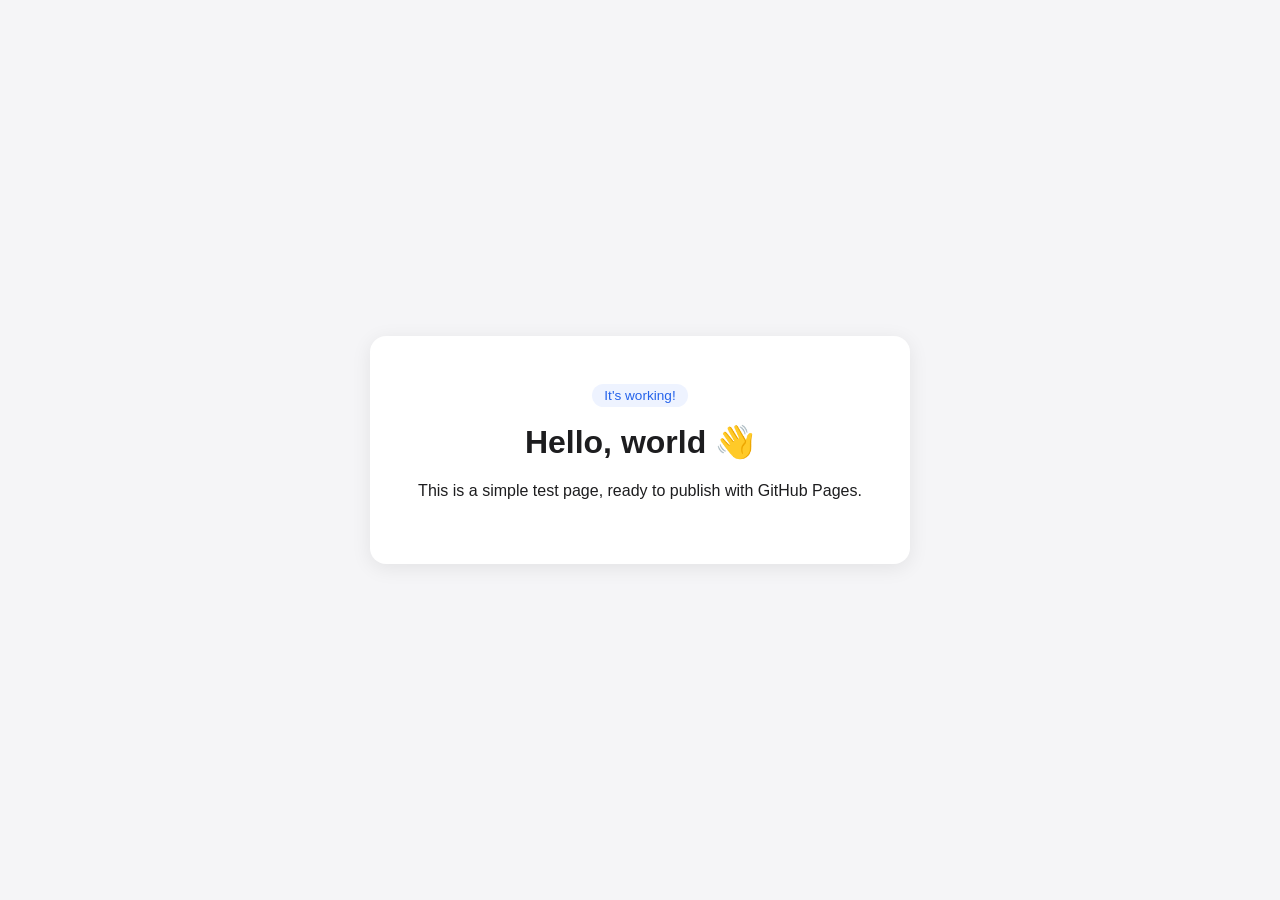
==== index.html @ 4bd1a6de "Create index.html" ====
<!DOCTYPE html>
<html lang="en">
<head>
<meta charset="UTF-8">
<meta name="viewport" content="width=device-width, initial-scale=1.0">
<title>My Test Page</title>
<style>
  body {
    font-family: -apple-system, BlinkMacSystemFont, "Segoe UI", Helvetica, Arial, sans-serif;
    background: #f5f5f7;
    color: #1d1d1f;
    display: flex;
    align-items: center;
    justify-content: center;
    min-height: 100vh;
    margin: 0;
  }
  .card {
    background: white;
    padding: 3rem;
    border-radius: 16px;
    box-shadow: 0 4px 20px rgba(0,0,0,0.08);
    text-align: center;
    max-width: 480px;
  }
  h1 {
    margin-top: 0;
  }
  .badge {
    display: inline-block;
    background: #eef3ff;
    color: #2563eb;
    padding: 0.25rem 0.75rem;
    border-radius: 999px;
    font-size: 0.85rem;
    margin-bottom: 1rem;
  }
</style>
</head>
<body>
  <div class="card">
    <div class="badge">It's working!</div>
    <h1>Hello, world 👋</h1>
    <p>This is a simple test page, ready to publish with GitHub Pages.</p>
  </div>
</body>
</html>
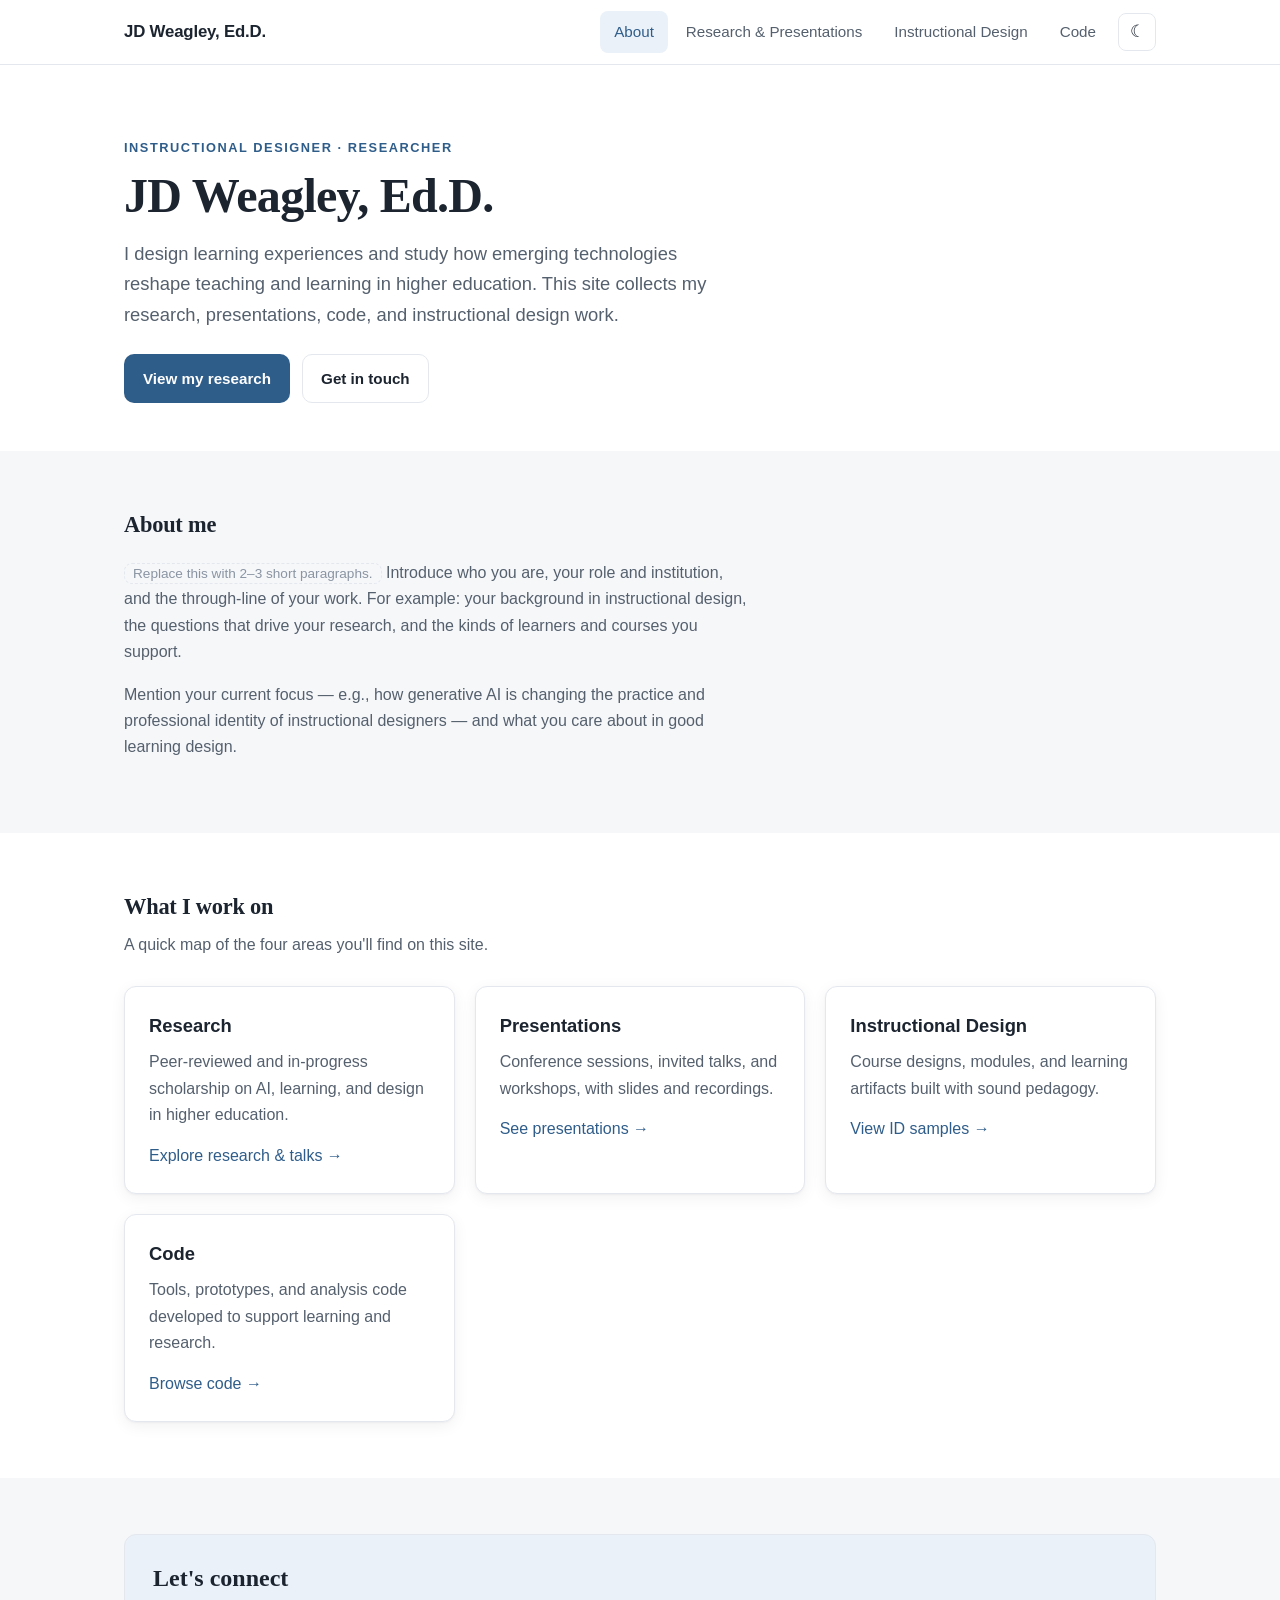
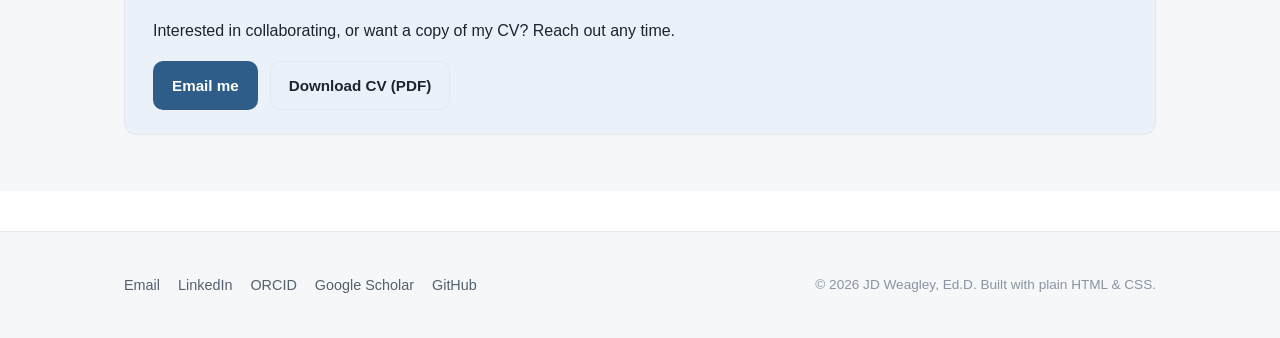
==== commit 3f27e8cf: "Add files via upload" ====
--- a/index.html
+++ b/index.html
@@ -1,47 +1,135 @@
-<!DOCTYPE html>
+<!doctype html>
 <html lang="en">
 <head>
-<meta charset="UTF-8">
-<meta name="viewport" content="width=device-width, initial-scale=1.0">
-<title>My Test Page</title>
-<style>
-  body {
-    font-family: -apple-system, BlinkMacSystemFont, "Segoe UI", Helvetica, Arial, sans-serif;
-    background: #f5f5f7;
-    color: #1d1d1f;
-    display: flex;
-    align-items: center;
-    justify-content: center;
-    min-height: 100vh;
-    margin: 0;
-  }
-  .card {
-    background: white;
-    padding: 3rem;
-    border-radius: 16px;
-    box-shadow: 0 4px 20px rgba(0,0,0,0.08);
-    text-align: center;
-    max-width: 480px;
-  }
-  h1 {
-    margin-top: 0;
-  }
-  .badge {
-    display: inline-block;
-    background: #eef3ff;
-    color: #2563eb;
-    padding: 0.25rem 0.75rem;
-    border-radius: 999px;
-    font-size: 0.85rem;
-    margin-bottom: 1rem;
-  }
-</style>
+  <meta charset="utf-8" />
+  <meta name="viewport" content="width=device-width, initial-scale=1" />
+  <title>JD Weagley, Ed.D. — Instructional Designer & Researcher</title>
+  <meta name="description" content="Professional portfolio of JD Weagley, Ed.D.: research, presentations, code, and instructional design in higher education." />
+  <link rel="stylesheet" href="assets/css/styles.css" />
+  <link rel="icon" href="data:image/svg+xml,<svg xmlns='http://www.w3.org/2000/svg' viewBox='0 0 100 100'><text y='.9em' font-size='90'>🎓</text></svg>" />
 </head>
 <body>
-  <div class="card">
-    <div class="badge">It's working!</div>
-    <h1>Hello, world 👋</h1>
-    <p>This is a simple test page, ready to publish with GitHub Pages.</p>
-  </div>
+  <a class="skip-link" href="#main">Skip to content</a>
+
+  <header class="site-header">
+    <div class="container">
+      <nav class="nav" aria-label="Primary">
+        <a class="brand" href="index.html">JD Weagley, Ed.D.</a>
+        <div class="nav-right">
+          <ul class="nav-links" id="nav-links">
+            <li><a href="index.html" class="active">About</a></li>
+            <li><a href="research.html">Research &amp; Presentations</a></li>
+            <li><a href="instructional-design.html">Instructional Design</a></li>
+            <li><a href="code.html">Code</a></li>
+          </ul>
+          <button id="theme-toggle" class="icon-btn" type="button" aria-label="Toggle color theme">☾</button>
+          <button class="nav-toggle" aria-controls="nav-links" aria-expanded="false" aria-label="Toggle menu">☰</button>
+        </div>
+      </nav>
+    </div>
+  </header>
+
+  <main id="main">
+    <!-- HERO -->
+    <section class="hero">
+      <div class="container hero-grid">
+        <div>
+          <p class="hero-eyebrow">Instructional Designer · Researcher</p>
+          <h1>JD Weagley, Ed.D.</h1>
+          <p class="lead">
+            I design learning experiences and study how emerging technologies reshape
+            teaching and learning in higher education. This site collects my research,
+            presentations, code, and instructional design work.
+          </p>
+          <div class="btn-row">
+            <a class="btn btn-primary" href="research.html">View my research</a>
+            <a class="btn btn-ghost" href="mailto:jweagley@purdue.edu">Get in touch</a>
+          </div>
+        </div>
+        <!-- Replace with your photo: assets/img/headshot.jpg -->
+        <img class="avatar" src="assets/img/headshot.jpg" alt="Portrait of JD Weagley"
+             onerror="this.style.visibility='hidden'" />
+      </div>
+    </section>
+
+    <!-- ABOUT -->
+    <section class="section-soft">
+      <div class="container">
+        <h2 class="section-title">About me</h2>
+        <div class="prose">
+          <p>
+            <span class="placeholder">Replace this with 2–3 short paragraphs.</span>
+            Introduce who you are, your role and institution, and the through-line of your
+            work. For example: your background in instructional design, the questions that
+            drive your research, and the kinds of learners and courses you support.
+          </p>
+          <p>
+            Mention your current focus — e.g., how generative AI is changing the practice
+            and professional identity of instructional designers — and what you care about
+            in good learning design.
+          </p>
+        </div>
+      </div>
+    </section>
+
+    <!-- FOCUS AREAS -->
+    <section>
+      <div class="container">
+        <h2 class="section-title">What I work on</h2>
+        <p class="section-sub">A quick map of the four areas you'll find on this site.</p>
+        <div class="card-grid">
+          <article class="card">
+            <h3>Research</h3>
+            <p>Peer-reviewed and in-progress scholarship on AI, learning, and design in higher education.</p>
+            <a href="research.html">Explore research &amp; talks →</a>
+          </article>
+          <article class="card">
+            <h3>Presentations</h3>
+            <p>Conference sessions, invited talks, and workshops, with slides and recordings.</p>
+            <a href="research.html">See presentations →</a>
+          </article>
+          <article class="card">
+            <h3>Instructional Design</h3>
+            <p>Course designs, modules, and learning artifacts built with sound pedagogy.</p>
+            <a href="instructional-design.html">View ID samples →</a>
+          </article>
+          <article class="card">
+            <h3>Code</h3>
+            <p>Tools, prototypes, and analysis code developed to support learning and research.</p>
+            <a href="code.html">Browse code →</a>
+          </article>
+        </div>
+      </div>
+    </section>
+
+    <!-- CONTACT CALLOUT -->
+    <section class="section-soft">
+      <div class="container">
+        <div class="callout">
+          <h2>Let's connect</h2>
+          <p>Interested in collaborating, or want a copy of my CV? Reach out any time.</p>
+          <div class="btn-row">
+            <a class="btn btn-primary" href="mailto:jweagley@purdue.edu">Email me</a>
+            <a class="btn btn-ghost" href="assets/cv.pdf">Download CV (PDF)</a>
+          </div>
+        </div>
+      </div>
+    </section>
+  </main>
+
+  <footer class="site-footer">
+    <div class="container footer-inner">
+      <ul class="footer-links">
+        <li><a href="mailto:jweagley@purdue.edu">Email</a></li>
+        <li><a href="#" aria-label="LinkedIn (add your URL)">LinkedIn</a></li>
+        <li><a href="#" aria-label="ORCID (add your URL)">ORCID</a></li>
+        <li><a href="#" aria-label="Google Scholar (add your URL)">Google Scholar</a></li>
+        <li><a href="#" aria-label="GitHub (add your URL)">GitHub</a></li>
+      </ul>
+      <p class="footer-note">© <span id="year"></span> JD Weagley, Ed.D. Built with plain HTML &amp; CSS.</p>
+    </div>
+  </footer>
+
+  <script src="assets/js/main.js"></script>
 </body>
 </html>
--- a/assets/css/styles.css
+++ b/assets/css/styles.css
@@ -0,0 +1,375 @@
+/* =========================================================
+   Portfolio — shared styles
+   Plain CSS, no build step. Edit tokens below to re-theme.
+   ========================================================= */
+
+:root {
+  /* Color tokens (light) */
+  --bg: #ffffff;
+  --bg-soft: #f6f7f9;
+  --bg-card: #ffffff;
+  --text: #1c2430;
+  --text-soft: #55606e;
+  --text-faint: #8a94a3;
+  --border: #e4e8ee;
+  --accent: #2f5d8a;         /* deep slate-blue */
+  --accent-soft: #eaf1f8;
+  --accent-strong: #244a6e;
+
+  /* Type */
+  --font-sans: "Inter", -apple-system, BlinkMacSystemFont, "Segoe UI", Roboto, Helvetica, Arial, sans-serif;
+  --font-serif: Georgia, "Times New Roman", serif;
+
+  /* Layout */
+  --maxw: 1080px;
+  --radius: 12px;
+  --shadow: 0 1px 2px rgba(16, 24, 40, 0.04), 0 4px 16px rgba(16, 24, 40, 0.06);
+}
+
+@media (prefers-color-scheme: dark) {
+  :root {
+    --bg: #0f141b;
+    --bg-soft: #151c25;
+    --bg-card: #161e28;
+    --text: #e7ecf3;
+    --text-soft: #a9b4c2;
+    --text-faint: #6f7c8c;
+    --border: #263140;
+    --accent: #6ea8dc;
+    --accent-soft: #17242f;
+    --accent-strong: #8dbde8;
+    --shadow: 0 1px 2px rgba(0, 0, 0, 0.3), 0 4px 16px rgba(0, 0, 0, 0.35);
+  }
+}
+
+/* Explicit theme override via data-theme (optional toggle) */
+:root[data-theme="dark"] {
+  --bg: #0f141b;
+  --bg-soft: #151c25;
+  --bg-card: #161e28;
+  --text: #e7ecf3;
+  --text-soft: #a9b4c2;
+  --text-faint: #6f7c8c;
+  --border: #263140;
+  --accent: #6ea8dc;
+  --accent-soft: #17242f;
+  --accent-strong: #8dbde8;
+  --shadow: 0 1px 2px rgba(0, 0, 0, 0.3), 0 4px 16px rgba(0, 0, 0, 0.35);
+}
+:root[data-theme="light"] {
+  --bg: #ffffff;
+  --bg-soft: #f6f7f9;
+  --bg-card: #ffffff;
+  --text: #1c2430;
+  --text-soft: #55606e;
+  --text-faint: #8a94a3;
+  --border: #e4e8ee;
+  --accent: #2f5d8a;
+  --accent-soft: #eaf1f8;
+  --accent-strong: #244a6e;
+  --shadow: 0 1px 2px rgba(16, 24, 40, 0.04), 0 4px 16px rgba(16, 24, 40, 0.06);
+}
+
+/* ---------- Reset-ish ---------- */
+* { box-sizing: border-box; }
+html { scroll-behavior: smooth; }
+body {
+  margin: 0;
+  font-family: var(--font-sans);
+  background: var(--bg);
+  color: var(--text);
+  line-height: 1.65;
+  -webkit-font-smoothing: antialiased;
+  text-rendering: optimizeLegibility;
+}
+img { max-width: 100%; height: auto; display: block; }
+a { color: var(--accent); text-decoration: none; }
+a:hover { text-decoration: underline; }
+
+/* ---------- Accessibility ---------- */
+.skip-link {
+  position: absolute;
+  left: -999px;
+  top: 0;
+  background: var(--accent);
+  color: #fff;
+  padding: 10px 16px;
+  border-radius: 0 0 8px 0;
+  z-index: 100;
+}
+.skip-link:focus { left: 0; }
+:focus-visible { outline: 3px solid var(--accent); outline-offset: 2px; border-radius: 4px; }
+
+/* ---------- Layout ---------- */
+.container { width: 100%; max-width: var(--maxw); margin: 0 auto; padding: 0 24px; }
+main { min-height: 60vh; }
+section { padding: 56px 0; }
+.section-soft { background: var(--bg-soft); }
+
+/* ---------- Header / Nav ---------- */
+.site-header {
+  position: sticky;
+  top: 0;
+  z-index: 50;
+  background: color-mix(in srgb, var(--bg) 88%, transparent);
+  backdrop-filter: saturate(160%) blur(10px);
+  border-bottom: 1px solid var(--border);
+}
+.nav {
+  display: flex;
+  align-items: center;
+  justify-content: space-between;
+  gap: 16px;
+  height: 64px;
+}
+.brand {
+  font-weight: 700;
+  letter-spacing: -0.01em;
+  color: var(--text);
+  font-size: 1.05rem;
+}
+.brand:hover { text-decoration: none; color: var(--accent); }
+.nav-links {
+  display: flex;
+  align-items: center;
+  gap: 4px;
+  list-style: none;
+  margin: 0;
+  padding: 0;
+}
+.nav-links a {
+  display: inline-block;
+  padding: 8px 14px;
+  border-radius: 8px;
+  color: var(--text-soft);
+  font-weight: 500;
+  font-size: 0.95rem;
+}
+.nav-links a:hover { background: var(--bg-soft); color: var(--text); text-decoration: none; }
+.nav-links a.active { color: var(--accent); background: var(--accent-soft); }
+
+.nav-right { display: flex; align-items: center; gap: 8px; }
+
+.nav-toggle {
+  display: none;
+  background: none;
+  border: 1px solid var(--border);
+  border-radius: 8px;
+  padding: 8px 10px;
+  cursor: pointer;
+  color: var(--text);
+}
+
+/* Light/dark toggle button */
+.icon-btn {
+  display: inline-flex;
+  align-items: center;
+  justify-content: center;
+  width: 38px;
+  height: 38px;
+  font-size: 1.05rem;
+  line-height: 1;
+  background: none;
+  border: 1px solid var(--border);
+  border-radius: 8px;
+  color: var(--text);
+  cursor: pointer;
+}
+.icon-btn:hover { background: var(--bg-soft); }
+
+@media (max-width: 720px) {
+  .nav-toggle { display: inline-flex; }
+  .nav-links {
+    position: absolute;
+    top: 64px;
+    left: 0;
+    right: 0;
+    flex-direction: column;
+    align-items: stretch;
+    gap: 0;
+    background: var(--bg);
+    border-bottom: 1px solid var(--border);
+    padding: 8px 16px 16px;
+    display: none;
+  }
+  .nav-links.open { display: flex; }
+  .nav-links a { padding: 12px 14px; }
+}
+
+/* ---------- Hero ---------- */
+.hero { padding: 72px 0 48px; }
+.hero-grid {
+  display: grid;
+  grid-template-columns: 1fr 260px;
+  gap: 48px;
+  align-items: center;
+}
+.hero-eyebrow {
+  text-transform: uppercase;
+  letter-spacing: 0.12em;
+  font-size: 0.8rem;
+  font-weight: 600;
+  color: var(--accent);
+  margin: 0 0 12px;
+}
+.hero h1 {
+  font-family: var(--font-serif);
+  font-size: clamp(2rem, 5vw, 3rem);
+  line-height: 1.1;
+  margin: 0 0 16px;
+  letter-spacing: -0.015em;
+}
+.hero p.lead { font-size: 1.15rem; color: var(--text-soft); margin: 0 0 24px; max-width: 60ch; }
+.avatar {
+  width: 220px;
+  height: 220px;
+  border-radius: 50%;
+  object-fit: cover;
+  border: 4px solid var(--bg-card);
+  box-shadow: var(--shadow);
+  background: var(--bg-soft);
+  margin-left: auto;
+}
+@media (max-width: 720px) {
+  .hero-grid { grid-template-columns: 1fr; gap: 28px; }
+  .avatar { margin: 0 auto; width: 168px; height: 168px; }
+}
+
+/* ---------- Buttons ---------- */
+.btn-row { display: flex; flex-wrap: wrap; gap: 12px; }
+.btn {
+  display: inline-flex;
+  align-items: center;
+  gap: 8px;
+  padding: 11px 18px;
+  border-radius: 10px;
+  font-weight: 600;
+  font-size: 0.95rem;
+  border: 1px solid transparent;
+  cursor: pointer;
+}
+.btn-primary { background: var(--accent); color: #fff; }
+.btn-primary:hover { background: var(--accent-strong); text-decoration: none; }
+.btn-ghost { background: transparent; border-color: var(--border); color: var(--text); }
+.btn-ghost:hover { background: var(--bg-soft); text-decoration: none; }
+
+/* ---------- Page header ---------- */
+.page-head { padding: 56px 0 8px; }
+.page-head h1 {
+  font-family: var(--font-serif);
+  font-size: clamp(1.8rem, 4vw, 2.5rem);
+  margin: 0 0 10px;
+  letter-spacing: -0.015em;
+}
+.page-head p { color: var(--text-soft); font-size: 1.08rem; max-width: 70ch; margin: 0; }
+
+/* ---------- Section titles ---------- */
+.section-title {
+  font-size: 1.4rem;
+  font-family: var(--font-serif);
+  margin: 0 0 6px;
+  letter-spacing: -0.01em;
+}
+.section-sub { color: var(--text-soft); margin: 0 0 28px; }
+
+/* ---------- Cards ---------- */
+.card-grid {
+  display: grid;
+  grid-template-columns: repeat(auto-fill, minmax(300px, 1fr));
+  gap: 20px;
+}
+.card {
+  background: var(--bg-card);
+  border: 1px solid var(--border);
+  border-radius: var(--radius);
+  padding: 24px;
+  box-shadow: var(--shadow);
+  transition: transform 0.15s ease, box-shadow 0.15s ease;
+}
+.card:hover { transform: translateY(-3px); box-shadow: 0 6px 24px rgba(16, 24, 40, 0.1); }
+.card h3 { margin: 0 0 8px; font-size: 1.15rem; }
+.card p { margin: 0 0 14px; color: var(--text-soft); }
+.card .meta { font-size: 0.85rem; color: var(--text-faint); margin: 0 0 12px; }
+
+/* ---------- Tags ---------- */
+.tags { display: flex; flex-wrap: wrap; gap: 8px; margin: 0; padding: 0; list-style: none; }
+.tag {
+  font-size: 0.78rem;
+  font-weight: 600;
+  padding: 4px 10px;
+  border-radius: 999px;
+  background: var(--accent-soft);
+  color: var(--accent-strong);
+}
+
+/* ---------- Publication / item list ---------- */
+.item-list { list-style: none; margin: 0; padding: 0; display: grid; gap: 18px; }
+.item {
+  background: var(--bg-card);
+  border: 1px solid var(--border);
+  border-left: 4px solid var(--accent);
+  border-radius: var(--radius);
+  padding: 22px 24px;
+  box-shadow: var(--shadow);
+}
+.item h3 { margin: 0 0 6px; font-size: 1.12rem; }
+.item .authors { color: var(--text); margin: 0 0 4px; }
+.item .venue { color: var(--text-soft); font-style: italic; margin: 0 0 10px; font-size: 0.95rem; }
+.item .item-links { display: flex; flex-wrap: wrap; gap: 14px; font-size: 0.9rem; font-weight: 600; }
+.badge {
+  display: inline-block;
+  font-size: 0.72rem;
+  font-weight: 700;
+  text-transform: uppercase;
+  letter-spacing: 0.06em;
+  color: var(--text-faint);
+  border: 1px solid var(--border);
+  border-radius: 6px;
+  padding: 2px 8px;
+  margin-bottom: 10px;
+}
+
+/* ---------- Callout ---------- */
+.callout {
+  background: var(--accent-soft);
+  border: 1px solid var(--border);
+  border-radius: var(--radius);
+  padding: 24px 28px;
+}
+.callout h2 { margin-top: 0; font-family: var(--font-serif); }
+
+/* ---------- Prose ---------- */
+.prose { max-width: 70ch; }
+.prose h2 { font-family: var(--font-serif); margin: 32px 0 8px; letter-spacing: -0.01em; }
+.prose p { color: var(--text-soft); }
+.prose ul { color: var(--text-soft); }
+
+/* ---------- Footer ---------- */
+.site-footer {
+  border-top: 1px solid var(--border);
+  background: var(--bg-soft);
+  padding: 40px 0;
+  margin-top: 40px;
+}
+.footer-inner {
+  display: flex;
+  flex-wrap: wrap;
+  gap: 16px;
+  align-items: center;
+  justify-content: space-between;
+}
+.footer-links { display: flex; flex-wrap: wrap; gap: 18px; list-style: none; margin: 0; padding: 0; }
+.footer-links a { color: var(--text-soft); font-size: 0.9rem; }
+.footer-note { color: var(--text-faint); font-size: 0.85rem; margin: 0; }
+
+/* ---------- Utility ---------- */
+.muted { color: var(--text-faint); }
+.center { text-align: center; }
+.mt-0 { margin-top: 0; }
+.placeholder {
+  border: 1px dashed var(--border);
+  border-radius: 8px;
+  padding: 2px 8px;
+  color: var(--text-faint);
+  font-size: 0.85em;
+}
